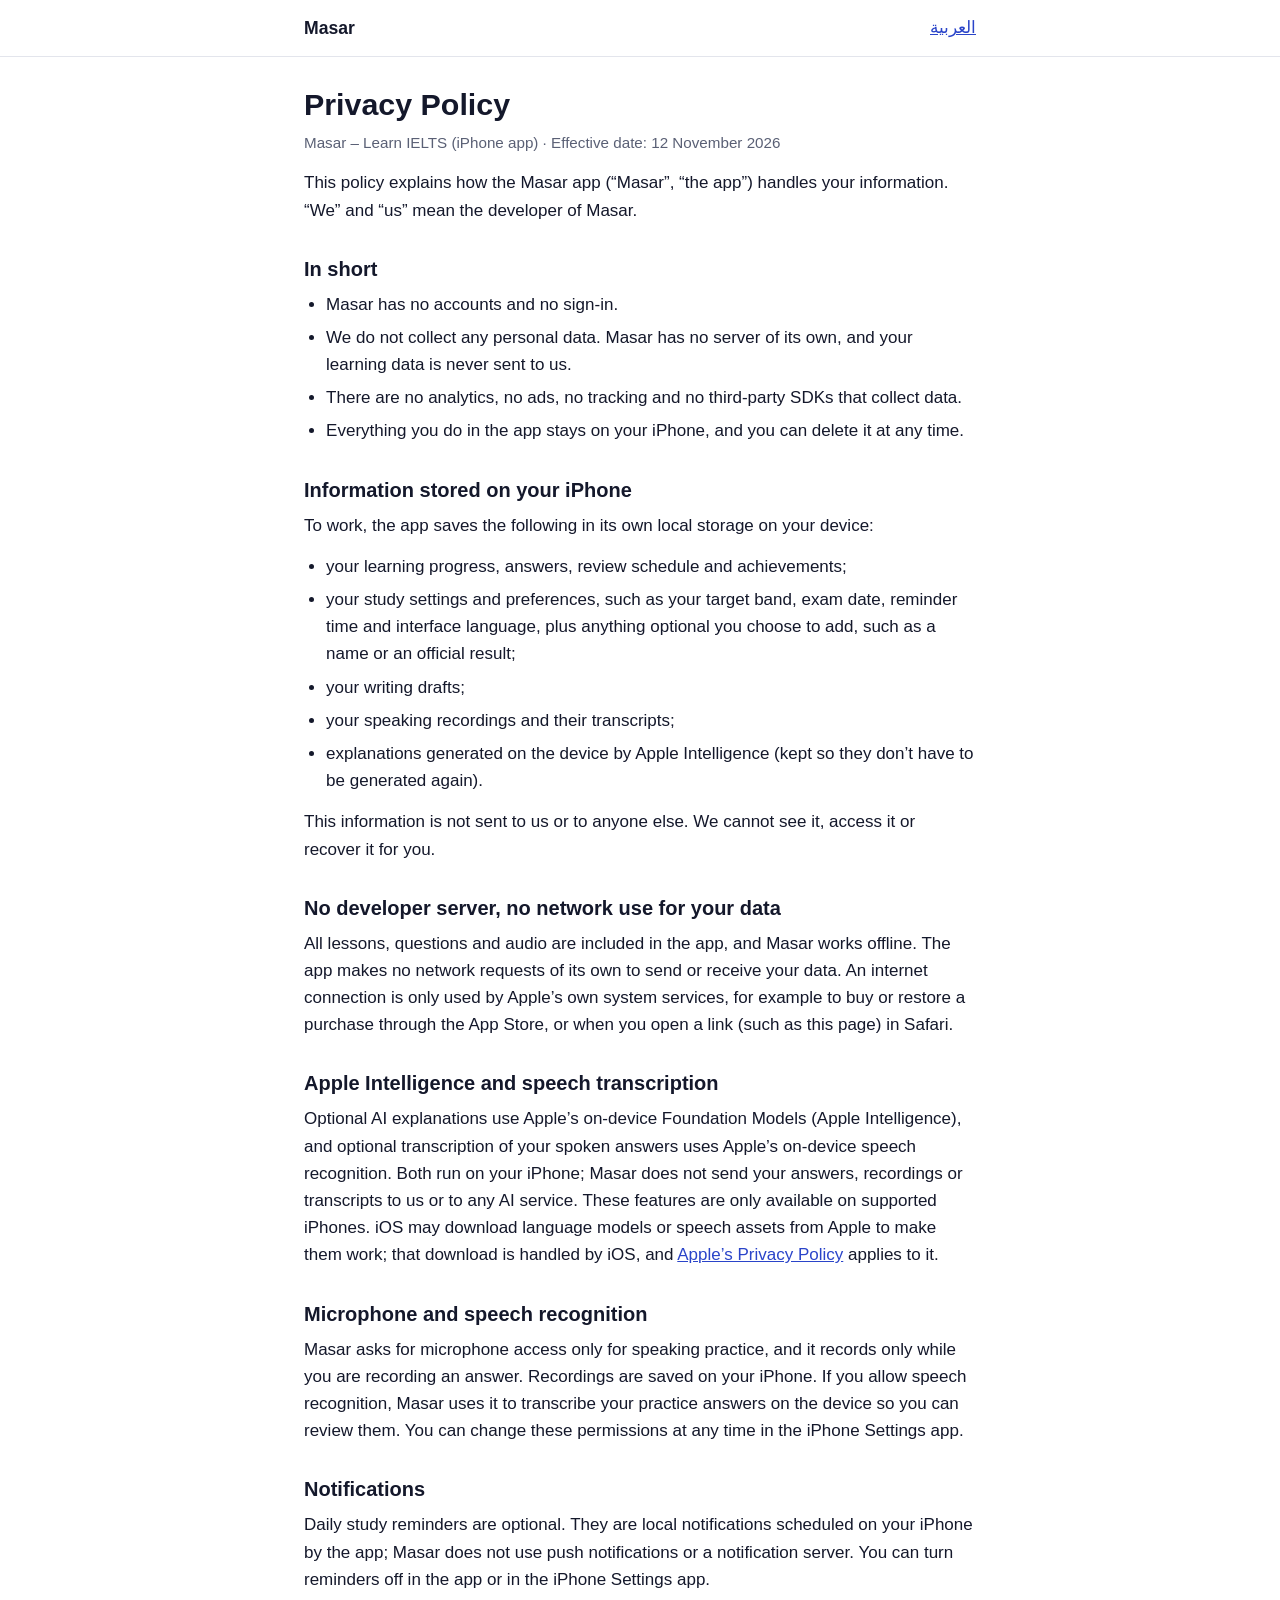
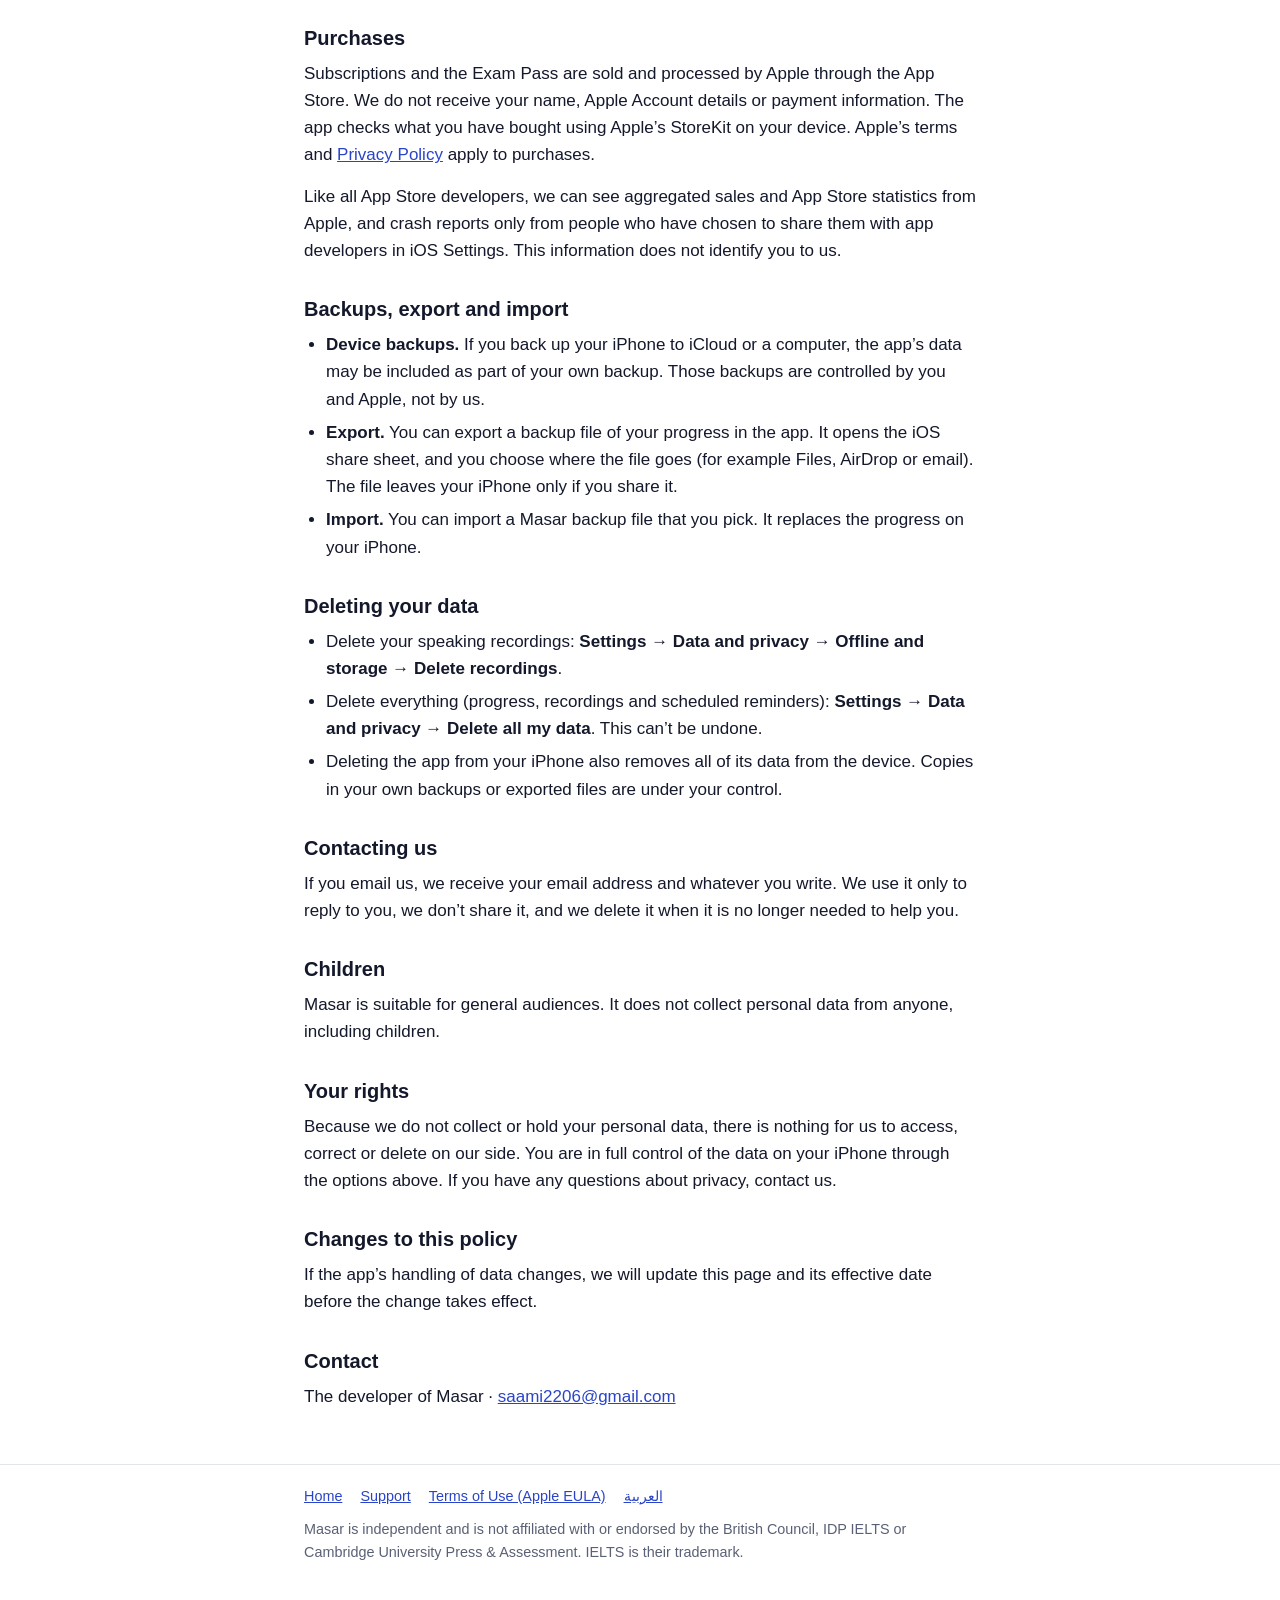
==== privacy/index.html @ 682ad597 "Add Masar privacy policy and support pages (English and Arabic) Co-Authored-By: Claude Opus 5.5 <nor" ====
<!doctype html>
<html lang="en" dir="ltr">
<head>
<meta charset="utf-8">
<meta name="viewport" content="width=device-width, initial-scale=1">
<title>Privacy Policy – Masar</title>
<meta name="description" content="Privacy Policy for Masar – Learn IELTS. Masar collects no personal data; your learning data stays on your iPhone.">
<link rel="stylesheet" href="../style.css">
<link rel="alternate" hreflang="ar" href="../ar/privacy/">
</head>
<body>
<header class="site"><div class="wrap">
  <a class="brand" href="../">Masar</a>
  <a href="../ar/privacy/" lang="ar" hreflang="ar">العربية</a>
</div></header>

<main><div class="wrap">
  <h1>Privacy Policy</h1>
  <p class="meta">Masar – Learn IELTS (iPhone app) · Effective date: 12 November 2026</p>

  <p>This policy explains how the Masar app (“Masar”, “the app”) handles your information. “We” and “us” mean the developer of Masar.</p>

  <h2>In short</h2>
  <ul>
    <li>Masar has no accounts and no sign-in.</li>
    <li>We do not collect any personal data. Masar has no server of its own, and your learning data is never sent to us.</li>
    <li>There are no analytics, no ads, no tracking and no third-party SDKs that collect data.</li>
    <li>Everything you do in the app stays on your iPhone, and you can delete it at any time.</li>
  </ul>

  <h2>Information stored on your iPhone</h2>
  <p>To work, the app saves the following in its own local storage on your device:</p>
  <ul>
    <li>your learning progress, answers, review schedule and achievements;</li>
    <li>your study settings and preferences, such as your target band, exam date, reminder time and interface language, plus anything optional you choose to add, such as a name or an official result;</li>
    <li>your writing drafts;</li>
    <li>your speaking recordings and their transcripts;</li>
    <li>explanations generated on the device by Apple Intelligence (kept so they don’t have to be generated again).</li>
  </ul>
  <p>This information is not sent to us or to anyone else. We cannot see it, access it or recover it for you.</p>

  <h2>No developer server, no network use for your data</h2>
  <p>All lessons, questions and audio are included in the app, and Masar works offline. The app makes no network requests of its own to send or receive your data. An internet connection is only used by Apple’s own system services, for example to buy or restore a purchase through the App Store, or when you open a link (such as this page) in Safari.</p>

  <h2>Apple Intelligence and speech transcription</h2>
  <p>Optional AI explanations use Apple’s on-device Foundation Models (Apple Intelligence), and optional transcription of your spoken answers uses Apple’s on-device speech recognition. Both run on your iPhone; Masar does not send your answers, recordings or transcripts to us or to any AI service. These features are only available on supported iPhones. iOS may download language models or speech assets from Apple to make them work; that download is handled by iOS, and <a href="https://www.apple.com/legal/privacy/">Apple’s Privacy Policy</a> applies to it.</p>

  <h2>Microphone and speech recognition</h2>
  <p>Masar asks for microphone access only for speaking practice, and it records only while you are recording an answer. Recordings are saved on your iPhone. If you allow speech recognition, Masar uses it to transcribe your practice answers on the device so you can review them. You can change these permissions at any time in the iPhone Settings app.</p>

  <h2>Notifications</h2>
  <p>Daily study reminders are optional. They are local notifications scheduled on your iPhone by the app; Masar does not use push notifications or a notification server. You can turn reminders off in the app or in the iPhone Settings app.</p>

  <h2>Purchases</h2>
  <p>Subscriptions and the Exam Pass are sold and processed by Apple through the App Store. We do not receive your name, Apple Account details or payment information. The app checks what you have bought using Apple’s StoreKit on your device. Apple’s terms and <a href="https://www.apple.com/legal/privacy/">Privacy Policy</a> apply to purchases.</p>
  <p>Like all App Store developers, we can see aggregated sales and App Store statistics from Apple, and crash reports only from people who have chosen to share them with app developers in iOS Settings. This information does not identify you to us.</p>

  <h2>Backups, export and import</h2>
  <ul>
    <li><strong>Device backups.</strong> If you back up your iPhone to iCloud or a computer, the app’s data may be included as part of your own backup. Those backups are controlled by you and Apple, not by us.</li>
    <li><strong>Export.</strong> You can export a backup file of your progress in the app. It opens the iOS share sheet, and you choose where the file goes (for example Files, AirDrop or email). The file leaves your iPhone only if you share it.</li>
    <li><strong>Import.</strong> You can import a Masar backup file that you pick. It replaces the progress on your iPhone.</li>
  </ul>

  <h2>Deleting your data</h2>
  <ul>
    <li>Delete your speaking recordings: <span class="path">Settings → Data and privacy → Offline and storage → Delete recordings</span>.</li>
    <li>Delete everything (progress, recordings and scheduled reminders): <span class="path">Settings → Data and privacy → Delete all my data</span>. This can’t be undone.</li>
    <li>Deleting the app from your iPhone also removes all of its data from the device. Copies in your own backups or exported files are under your control.</li>
  </ul>

  <h2>Contacting us</h2>
  <p>If you email us, we receive your email address and whatever you write. We use it only to reply to you, we don’t share it, and we delete it when it is no longer needed to help you.</p>

  <h2>Children</h2>
  <p>Masar is suitable for general audiences. It does not collect personal data from anyone, including children.</p>

  <h2>Your rights</h2>
  <p>Because we do not collect or hold your personal data, there is nothing for us to access, correct or delete on our side. You are in full control of the data on your iPhone through the options above. If you have any questions about privacy, contact us.</p>

  <h2>Changes to this policy</h2>
  <p>If the app’s handling of data changes, we will update this page and its effective date before the change takes effect.</p>

  <h2>Contact</h2>
  <p>The developer of Masar · <a class="email" href="mailto:saami2206@gmail.com">saami2206@gmail.com</a></p>
</div></main>

<footer class="site"><div class="wrap">
  <nav>
    <a href="../">Home</a>
    <a href="../support/">Support</a>
    <a href="https://www.apple.com/legal/internet-services/itunes/dev/stdeula/">Terms of Use (Apple EULA)</a>
    <a href="../ar/privacy/" lang="ar" hreflang="ar">العربية</a>
  </nav>
  <p>Masar is independent and is not affiliated with or endorsed by the British Council, IDP IELTS or Cambridge University Press &amp; Assessment. IELTS is their trademark.</p>
</div></footer>
</body>
</html>
---- style.css ----
:root {
  color-scheme: light dark;
  --bg: #ffffff;
  --text: #14182b;
  --muted: #5a6075;
  --line: #e3e5ec;
  --accent: #2a44c9;
  --card: #f5f6fa;
}

@media (prefers-color-scheme: dark) {
  :root {
    --bg: #070f2b;
    --text: #eef0f7;
    --muted: #a7adc2;
    --line: #22294a;
    --accent: #8ea2ff;
    --card: #0f1838;
  }
}

* { box-sizing: border-box; }

html { -webkit-text-size-adjust: 100%; }

body {
  margin: 0;
  background: var(--bg);
  color: var(--text);
  font: 17px/1.6 -apple-system, BlinkMacSystemFont, "SF Pro Text", "Segoe UI", Roboto, "Helvetica Neue", Arial, sans-serif;
}

:lang(ar) body, body:lang(ar) {
  font-family: -apple-system, "SF Arabic", "Geeza Pro", "Noto Sans Arabic", Tahoma, Arial, sans-serif;
  line-height: 1.8;
}

.wrap {
  max-width: 44rem;
  margin: 0 auto;
  padding: 0 16px;
}

header.site {
  border-bottom: 1px solid var(--line);
}

header.site .wrap {
  display: flex;
  align-items: center;
  justify-content: space-between;
  gap: 12px;
  min-height: 56px;
}

.brand {
  font-weight: 700;
  font-size: 1.1rem;
  color: var(--text);
  text-decoration: none;
}

a { color: var(--accent); }
a:hover { text-decoration-thickness: 2px; }

main { padding: 28px 0 40px; }

h1 { font-size: 1.9rem; line-height: 1.25; margin: 0 0 8px; }
h2 { font-size: 1.25rem; line-height: 1.35; margin: 32px 0 8px; }
h3 { font-size: 1.05rem; margin: 22px 0 4px; }

p, ul { margin: 0 0 14px; }
ul { padding-inline-start: 1.3em; }
li { margin-bottom: 6px; }

.lead { font-size: 1.15rem; color: var(--muted); }
.meta { color: var(--muted); font-size: 0.95rem; }

.cards {
  display: grid;
  gap: 12px;
  margin: 24px 0;
}

@media (min-width: 560px) {
  .cards { grid-template-columns: 1fr 1fr; }
}

.card {
  display: block;
  padding: 16px 18px;
  border: 1px solid var(--line);
  border-radius: 14px;
  background: var(--card);
  color: var(--text);
  text-decoration: none;
}

.card strong { display: block; color: var(--accent); font-size: 1.05rem; }
.card span { color: var(--muted); font-size: 0.95rem; }

.note {
  padding: 14px 16px;
  border-radius: 12px;
  background: var(--card);
  border: 1px solid var(--line);
  color: var(--muted);
  font-size: 0.95rem;
}

.path { font-weight: 600; }

bdi, .ltr { unicode-bidi: isolate; }

footer.site {
  border-top: 1px solid var(--line);
  padding: 20px 0 32px;
  color: var(--muted);
  font-size: 0.9rem;
}

footer.site nav {
  display: flex;
  flex-wrap: wrap;
  gap: 8px 18px;
  margin-bottom: 10px;
}

footer.site p { margin: 0 0 6px; }

a, .email { overflow-wrap: anywhere; }
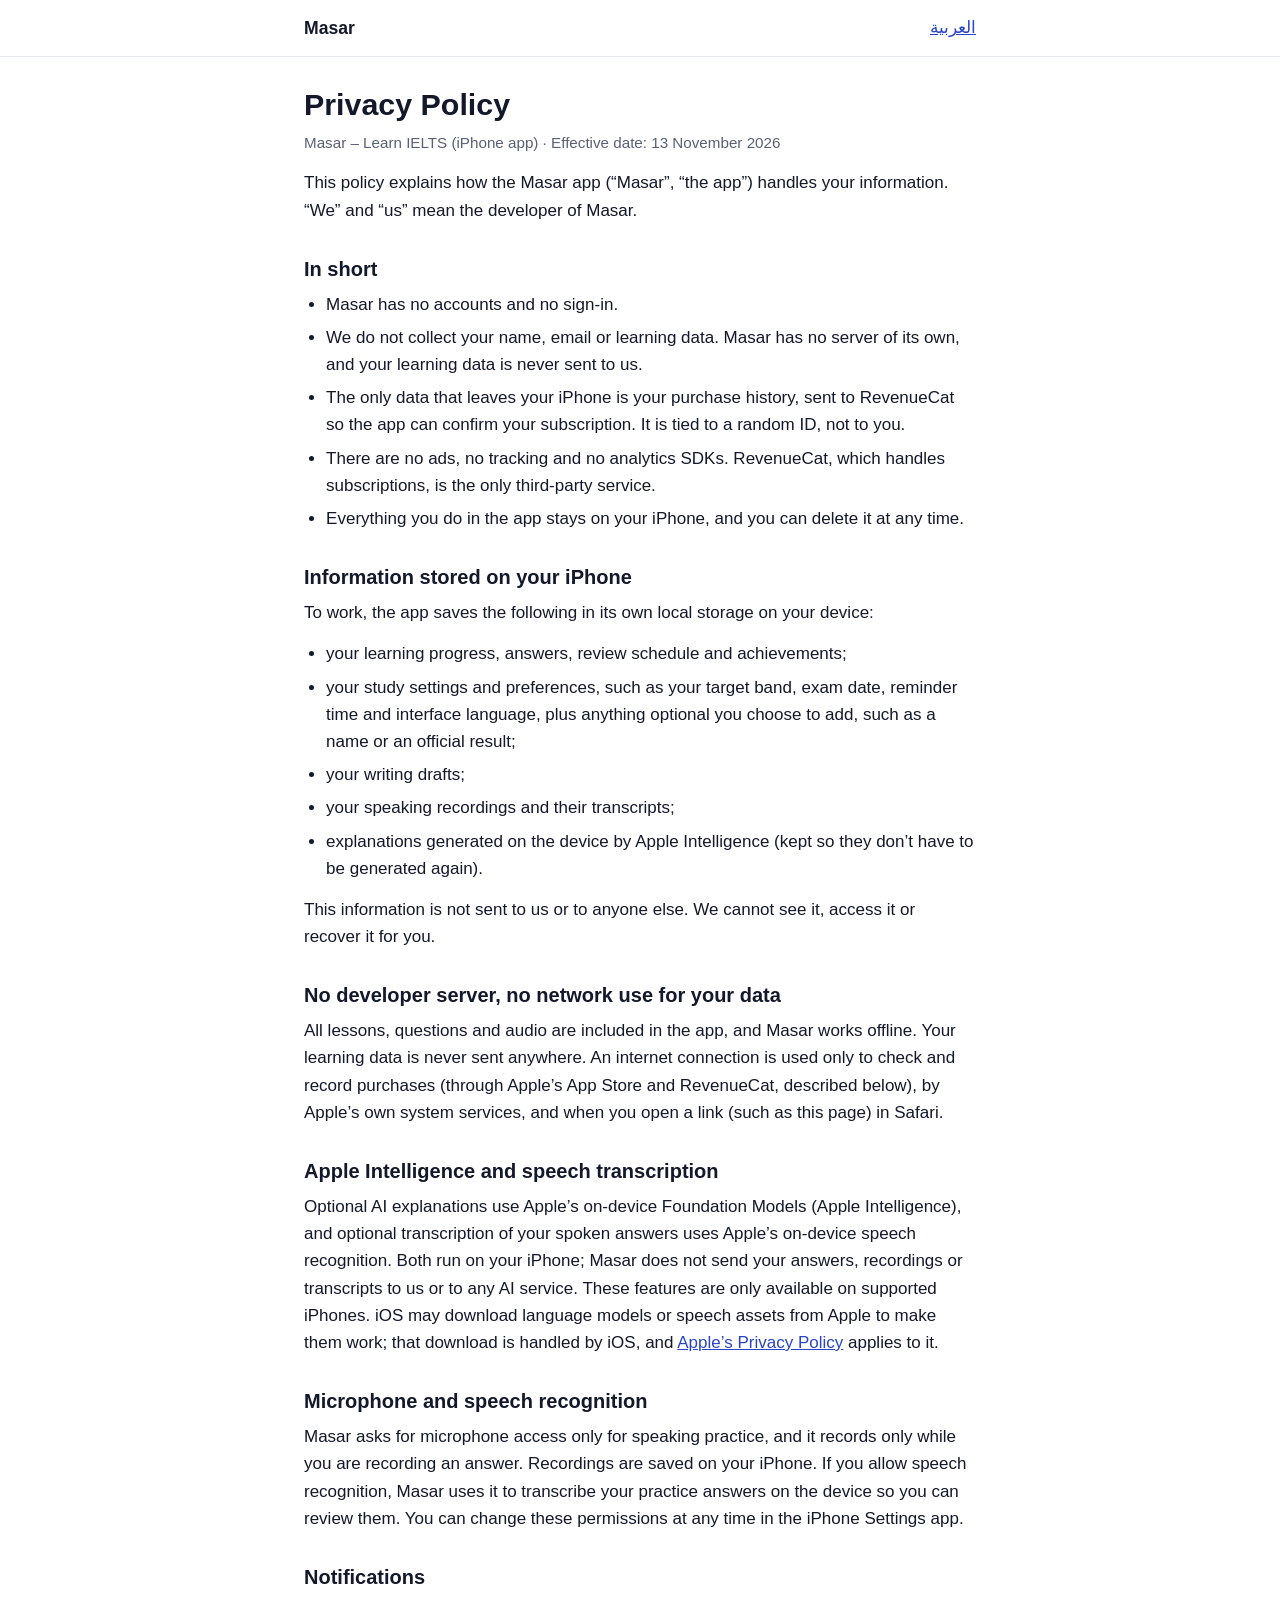
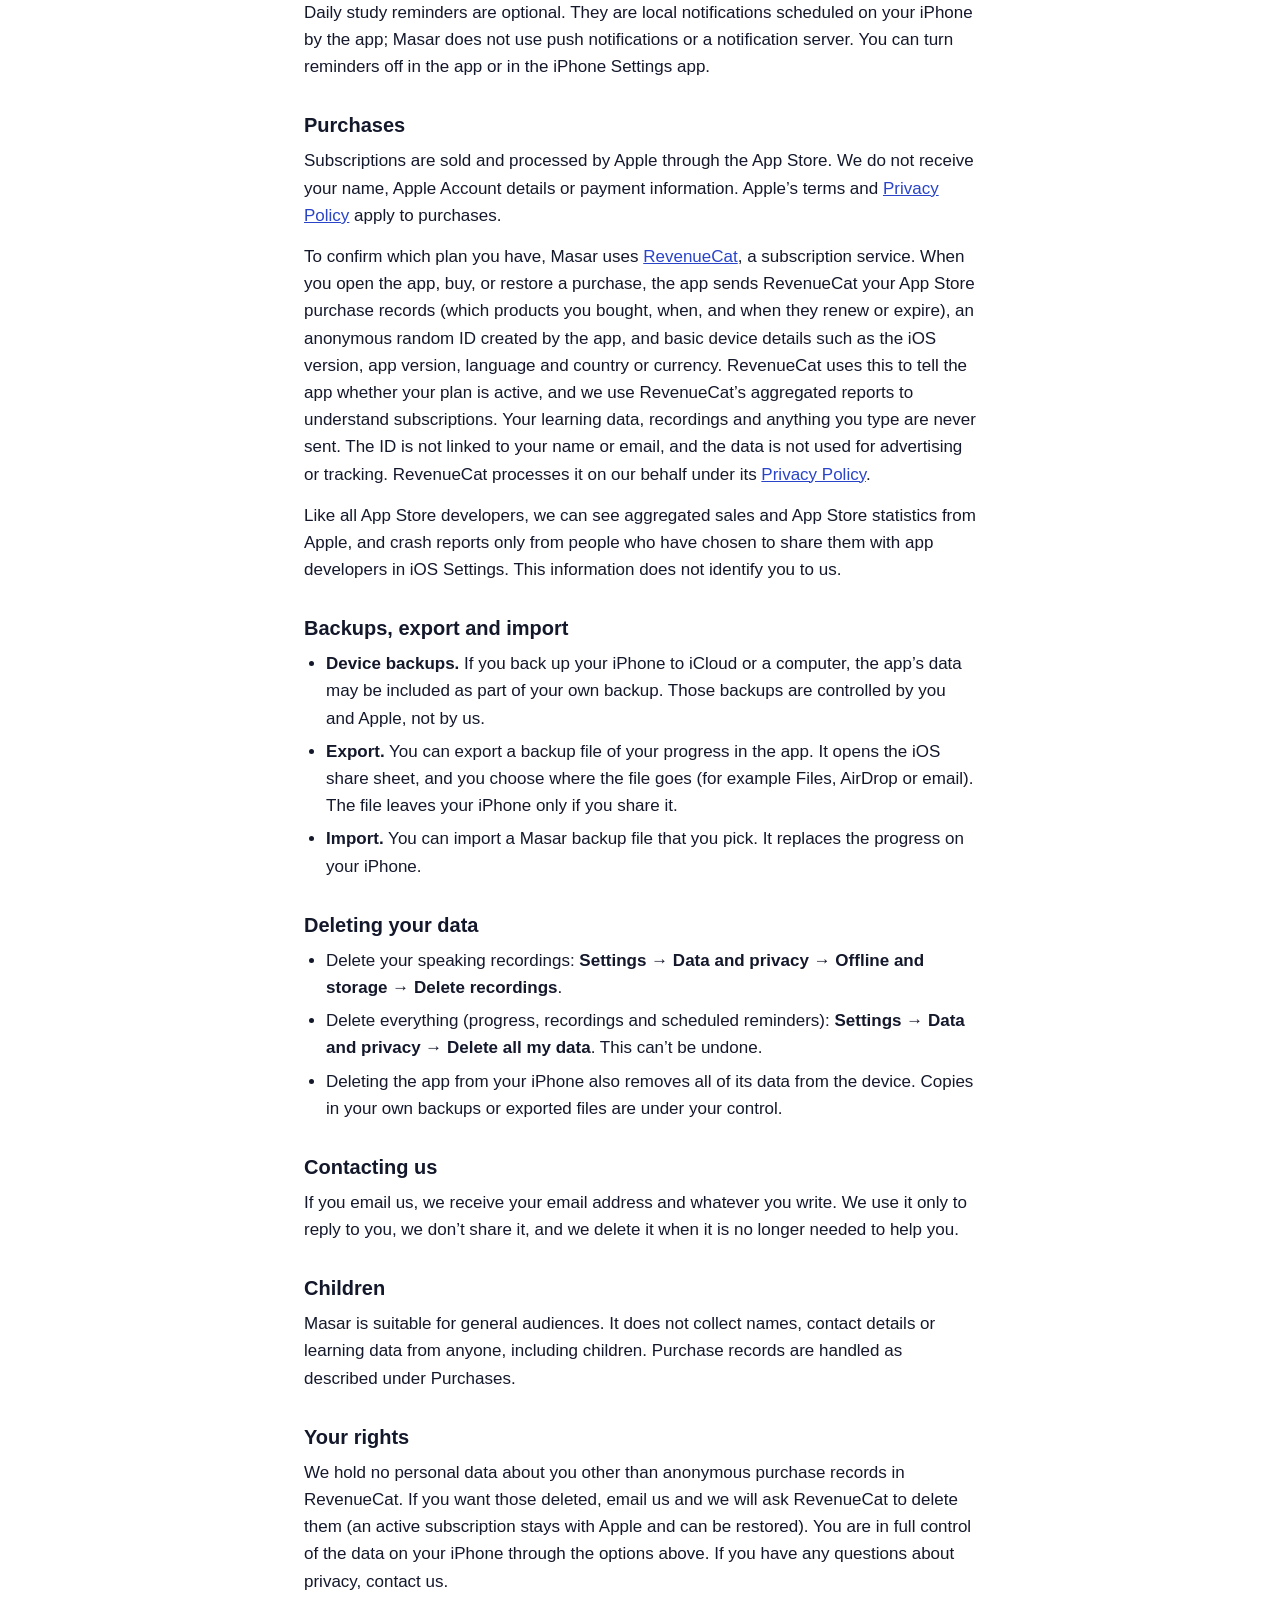
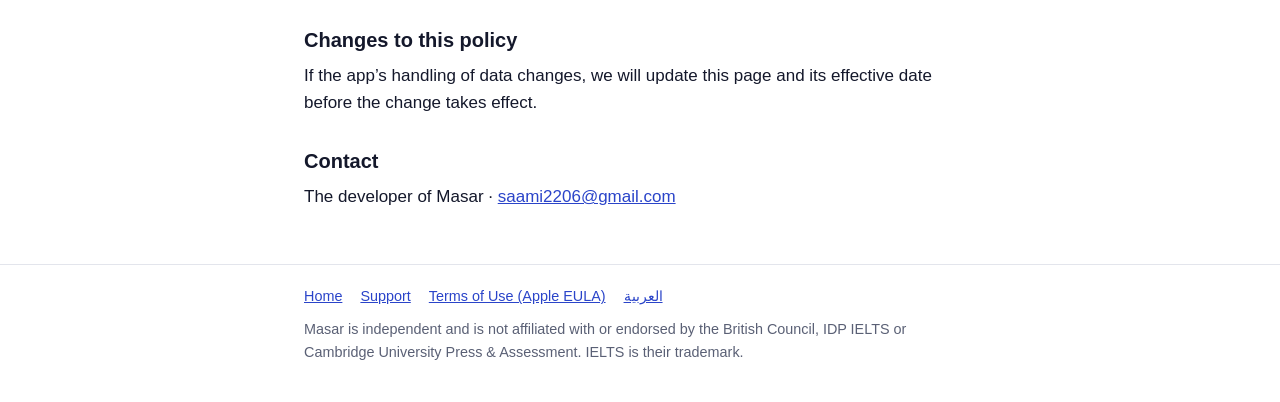
==== commit b5a50035: "Describe RevenueCat in the privacy policy Masar now confirms subscriptions through RevenueCat, so th" ====
--- a/privacy/index.html
+++ b/privacy/index.html
@@ -16,15 +16,16 @@
 
 <main><div class="wrap">
   <h1>Privacy Policy</h1>
-  <p class="meta">Masar – Learn IELTS (iPhone app) · Effective date: 12 November 2026</p>
+  <p class="meta">Masar – Learn IELTS (iPhone app) · Effective date: 13 November 2026</p>
 
   <p>This policy explains how the Masar app (“Masar”, “the app”) handles your information. “We” and “us” mean the developer of Masar.</p>
 
   <h2>In short</h2>
   <ul>
     <li>Masar has no accounts and no sign-in.</li>
-    <li>We do not collect any personal data. Masar has no server of its own, and your learning data is never sent to us.</li>
-    <li>There are no analytics, no ads, no tracking and no third-party SDKs that collect data.</li>
+    <li>We do not collect your name, email or learning data. Masar has no server of its own, and your learning data is never sent to us.</li>
+    <li>The only data that leaves your iPhone is your purchase history, sent to RevenueCat so the app can confirm your subscription. It is tied to a random ID, not to you.</li>
+    <li>There are no ads, no tracking and no analytics SDKs. RevenueCat, which handles subscriptions, is the only third-party service.</li>
     <li>Everything you do in the app stays on your iPhone, and you can delete it at any time.</li>
   </ul>
 
@@ -40,7 +41,7 @@
   <p>This information is not sent to us or to anyone else. We cannot see it, access it or recover it for you.</p>
 
   <h2>No developer server, no network use for your data</h2>
-  <p>All lessons, questions and audio are included in the app, and Masar works offline. The app makes no network requests of its own to send or receive your data. An internet connection is only used by Apple’s own system services, for example to buy or restore a purchase through the App Store, or when you open a link (such as this page) in Safari.</p>
+  <p>All lessons, questions and audio are included in the app, and Masar works offline. Your learning data is never sent anywhere. An internet connection is used only to check and record purchases (through Apple’s App Store and RevenueCat, described below), by Apple’s own system services, and when you open a link (such as this page) in Safari.</p>
 
   <h2>Apple Intelligence and speech transcription</h2>
   <p>Optional AI explanations use Apple’s on-device Foundation Models (Apple Intelligence), and optional transcription of your spoken answers uses Apple’s on-device speech recognition. Both run on your iPhone; Masar does not send your answers, recordings or transcripts to us or to any AI service. These features are only available on supported iPhones. iOS may download language models or speech assets from Apple to make them work; that download is handled by iOS, and <a href="https://www.apple.com/legal/privacy/">Apple’s Privacy Policy</a> applies to it.</p>
@@ -52,7 +53,8 @@
   <p>Daily study reminders are optional. They are local notifications scheduled on your iPhone by the app; Masar does not use push notifications or a notification server. You can turn reminders off in the app or in the iPhone Settings app.</p>
 
   <h2>Purchases</h2>
-  <p>Subscriptions and the Exam Pass are sold and processed by Apple through the App Store. We do not receive your name, Apple Account details or payment information. The app checks what you have bought using Apple’s StoreKit on your device. Apple’s terms and <a href="https://www.apple.com/legal/privacy/">Privacy Policy</a> apply to purchases.</p>
+  <p>Subscriptions are sold and processed by Apple through the App Store. We do not receive your name, Apple Account details or payment information. Apple’s terms and <a href="https://www.apple.com/legal/privacy/">Privacy Policy</a> apply to purchases.</p>
+  <p>To confirm which plan you have, Masar uses <a href="https://www.revenuecat.com/">RevenueCat</a>, a subscription service. When you open the app, buy, or restore a purchase, the app sends RevenueCat your App Store purchase records (which products you bought, when, and when they renew or expire), an anonymous random ID created by the app, and basic device details such as the iOS version, app version, language and country or currency. RevenueCat uses this to tell the app whether your plan is active, and we use RevenueCat’s aggregated reports to understand subscriptions. Your learning data, recordings and anything you type are never sent. The ID is not linked to your name or email, and the data is not used for advertising or tracking. RevenueCat processes it on our behalf under its <a href="https://www.revenuecat.com/privacy/">Privacy Policy</a>.</p>
   <p>Like all App Store developers, we can see aggregated sales and App Store statistics from Apple, and crash reports only from people who have chosen to share them with app developers in iOS Settings. This information does not identify you to us.</p>
 
   <h2>Backups, export and import</h2>
@@ -73,10 +75,10 @@
   <p>If you email us, we receive your email address and whatever you write. We use it only to reply to you, we don’t share it, and we delete it when it is no longer needed to help you.</p>
 
   <h2>Children</h2>
-  <p>Masar is suitable for general audiences. It does not collect personal data from anyone, including children.</p>
+  <p>Masar is suitable for general audiences. It does not collect names, contact details or learning data from anyone, including children. Purchase records are handled as described under Purchases.</p>
 
   <h2>Your rights</h2>
-  <p>Because we do not collect or hold your personal data, there is nothing for us to access, correct or delete on our side. You are in full control of the data on your iPhone through the options above. If you have any questions about privacy, contact us.</p>
+  <p>We hold no personal data about you other than anonymous purchase records in RevenueCat. If you want those deleted, email us and we will ask RevenueCat to delete them (an active subscription stays with Apple and can be restored). You are in full control of the data on your iPhone through the options above. If you have any questions about privacy, contact us.</p>
 
   <h2>Changes to this policy</h2>
   <p>If the app’s handling of data changes, we will update this page and its effective date before the change takes effect.</p>
